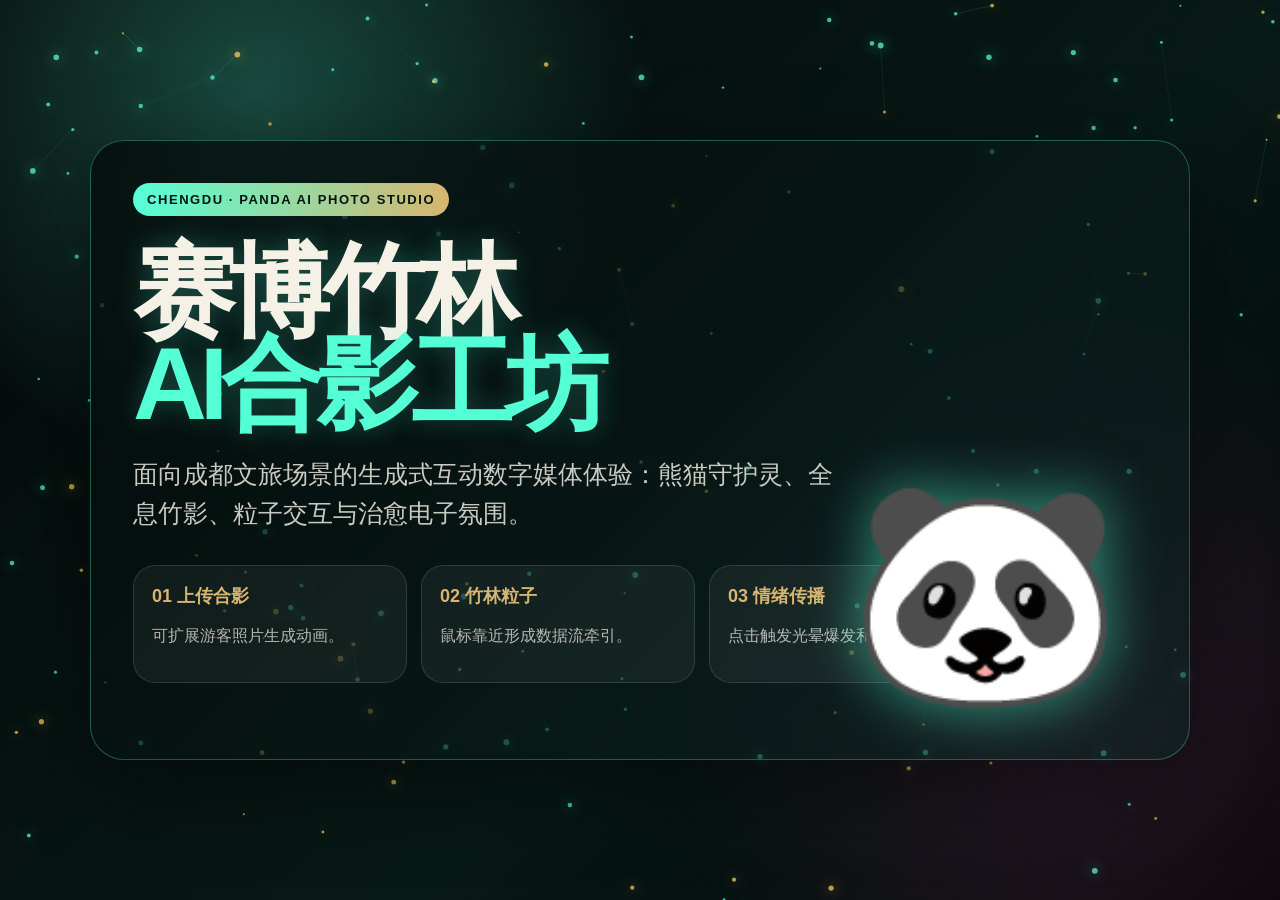
==== cyber-panda-ai-photo-studio/index.html @ e0bc172b "Add cyber panda AI photo studio static page" ====
<!doctype html><html lang="zh-CN"><head><meta charset="utf-8"><meta name="viewport" content="width=device-width,initial-scale=1"><title>赛博竹林·AI熊猫合影工坊</title><style>*{box-sizing:border-box}body{margin:0;min-height:100vh;overflow:hidden;color:#f5f1e7;font-family:-apple-system,BlinkMacSystemFont,'PingFang SC','Microsoft YaHei',sans-serif;background:radial-gradient(circle at 20% 10%,rgba(84,255,214,.25),transparent 30%),radial-gradient(circle at 85% 80%,rgba(255,102,196,.14),transparent 32%),linear-gradient(135deg,#050908,#071917 60%,#020303)}canvas{position:fixed;inset:0}.wrap{position:relative;z-index:2;min-height:100vh;display:grid;place-items:center;padding:32px}.card{width:min(1100px,94vw);min-height:620px;border:1px solid rgba(84,255,214,.3);border-radius:34px;padding:42px;background:linear-gradient(135deg,rgba(4,10,10,.78),rgba(12,39,36,.55));box-shadow:0 26px 90px rgba(0,0,0,.48);overflow:hidden;position:relative}.tag{display:inline-block;padding:9px 14px;border-radius:999px;color:#021614;background:linear-gradient(90deg,#54ffd6,#d8b56e);font-weight:900;letter-spacing:.12em;font-size:13px}h1{font-size:clamp(48px,8vw,106px);line-height:.9;letter-spacing:-.07em;margin:30px 0 22px;text-shadow:0 0 26px rgba(84,255,214,.25)}h1 span{display:block;color:#54ffd6}.sub{max-width:720px;font-size:clamp(18px,2vw,25px);line-height:1.55;color:rgba(245,241,231,.82)}.grid{margin-top:32px;display:grid;grid-template-columns:repeat(3,1fr);gap:14px;max-width:850px}.item{border:1px solid rgba(255,255,255,.12);border-radius:22px;padding:18px;background:rgba(255,255,255,.05)}.item b{color:#d8b56e;font-size:18px}.item p{color:rgba(245,241,231,.72);line-height:1.5}.panda{position:absolute;right:6%;bottom:6%;font-size:min(220px,28vw);filter:drop-shadow(0 0 30px rgba(84,255,214,.55));animation:p 3s ease-in-out infinite}@keyframes p{50%{transform:translateY(-16px) scale(1.03)}}@media(max-width:760px){.grid{grid-template-columns:1fr}.panda{opacity:.22;font-size:60vw}.card{padding:28px}}</style></head><body><canvas id="c"></canvas><main class="wrap"><section class="card"><div class="tag">CHENGDU · PANDA AI PHOTO STUDIO</div><h1>赛博竹林<span>AI合影工坊</span></h1><p class="sub">面向成都文旅场景的生成式互动数字媒体体验：熊猫守护灵、全息竹影、粒子交互与治愈电子氛围。</p><div class="grid"><div class="item"><b>01 上传合影</b><p>可扩展游客照片生成动画。</p></div><div class="item"><b>02 竹林粒子</b><p>鼠标靠近形成数据流牵引。</p></div><div class="item"><b>03 情绪传播</b><p>点击触发光晕爆发和打卡瞬间。</p></div></div><div class="panda">🐼</div></section></main><script>const c=document.getElementById('c'),x=c.getContext('2d');let w,h,m={x:innerWidth/2,y:innerHeight/2,d:0};function r(){w=c.width=innerWidth;h=c.height=innerHeight}r();onresize=r;let a=[...Array(150)].map((_,i)=>({x:Math.random()*w,y:Math.random()*h,vx:Math.random()-.5,vy:Math.random()-.5,r:Math.random()*2+1,h:i%3?164:43}));onmousemove=e=>{m.x=e.clientX;m.y=e.clientY};onmousedown=()=>m.d=1;onmouseup=()=>m.d=0;function loop(){x.clearRect(0,0,w,h);a.forEach((p,i)=>{let dx=m.x-p.x,dy=m.y-p.y,dd=Math.hypot(dx,dy)||1,f=Math.max(0,1-dd/220)*(m.d?.08:.025);p.vx+=dx/dd*f;p.vy+=dy/dd*f;p.vx*=.98;p.vy*=.98;p.x+=p.vx;p.y+=p.vy;if(p.x<0||p.x>w)p.vx*=-1;if(p.y<0||p.y>h)p.vy*=-1;x.beginPath();x.fillStyle='hsla('+p.h+',95%,68%,.72)';x.shadowColor='hsl('+p.h+',95%,62%)';x.shadowBlur=14;x.arc(p.x,p.y,p.r,0,7);x.fill();x.shadowBlur=0;for(let j=i+1;j<a.length;j+=16){let q=a[j],d=Math.hypot(q.x-p.x,q.y-p.y);if(d<120){x.strokeStyle='rgba(84,255,214,'+(1-d/120)*.18+')';x.beginPath();x.moveTo(p.x,p.y);x.lineTo(q.x,q.y);x.stroke()}}});requestAnimationFrame(loop)}loop()</script></body></html>
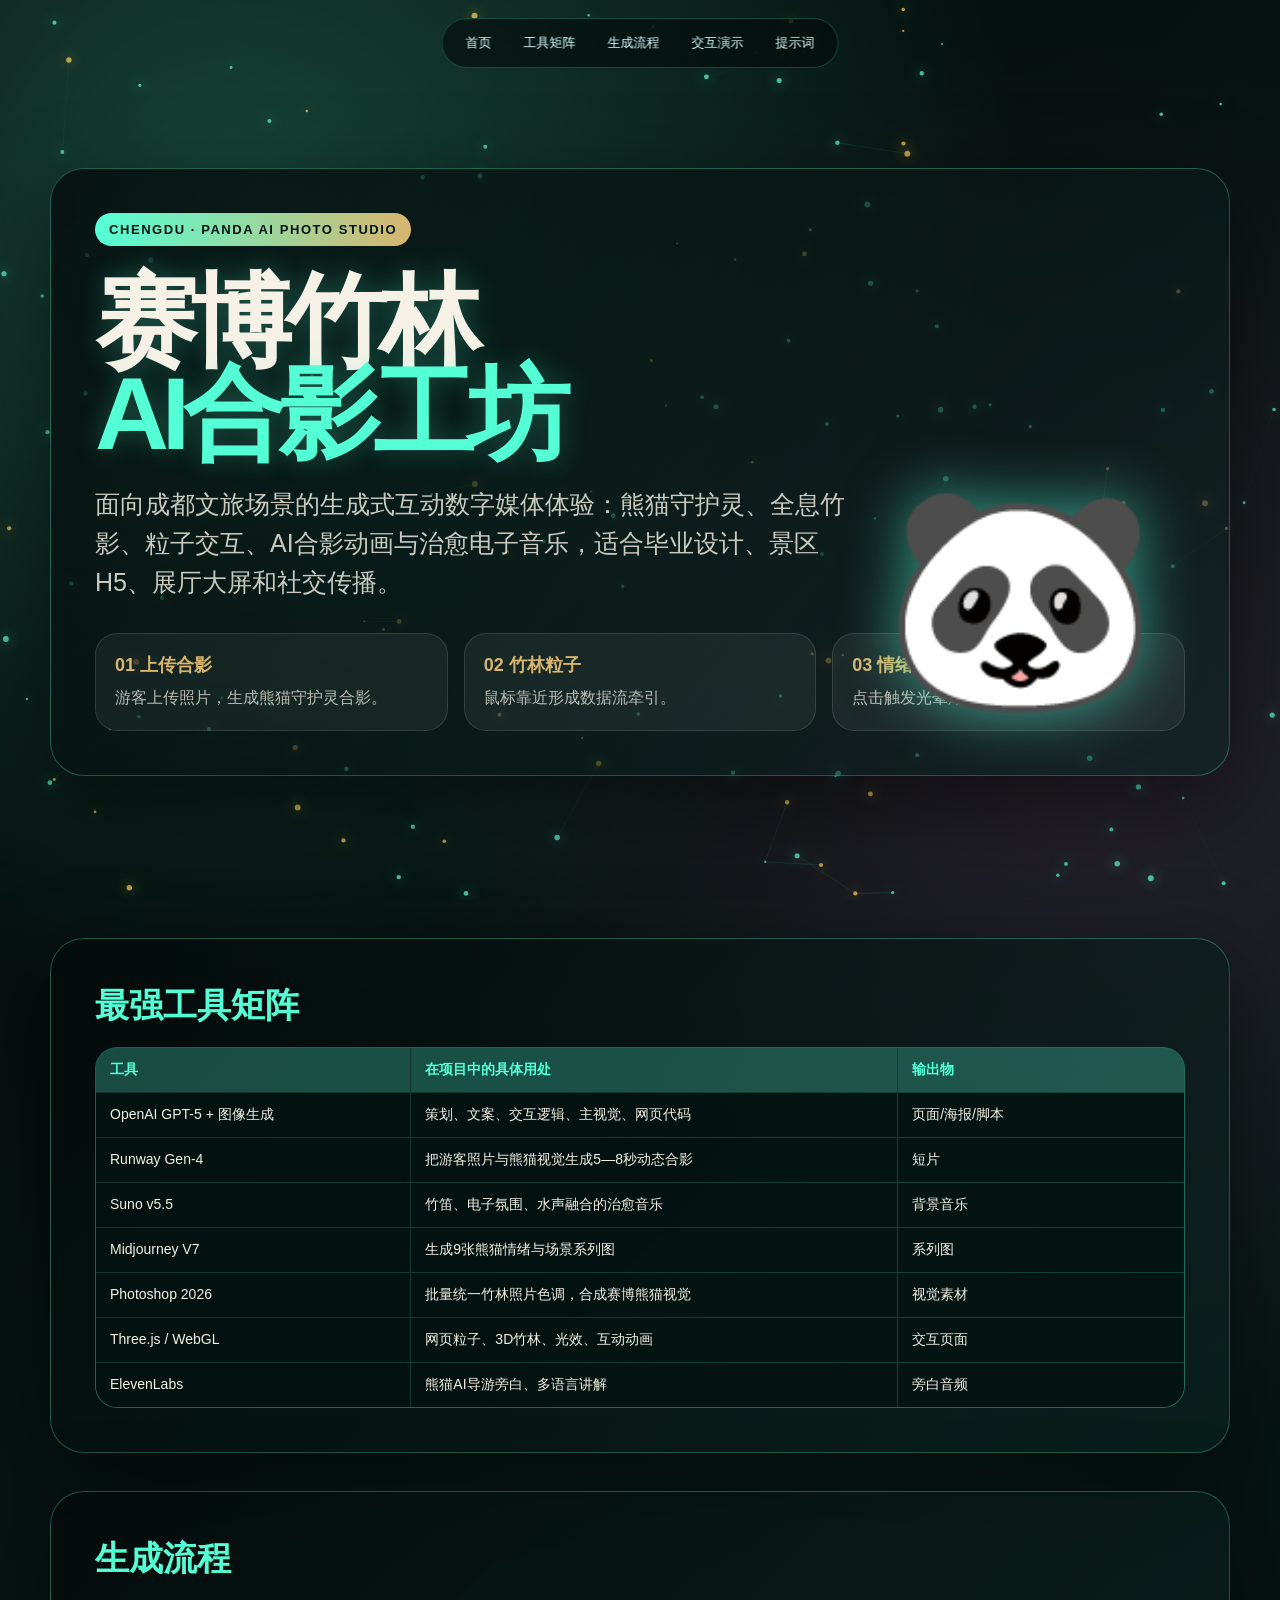
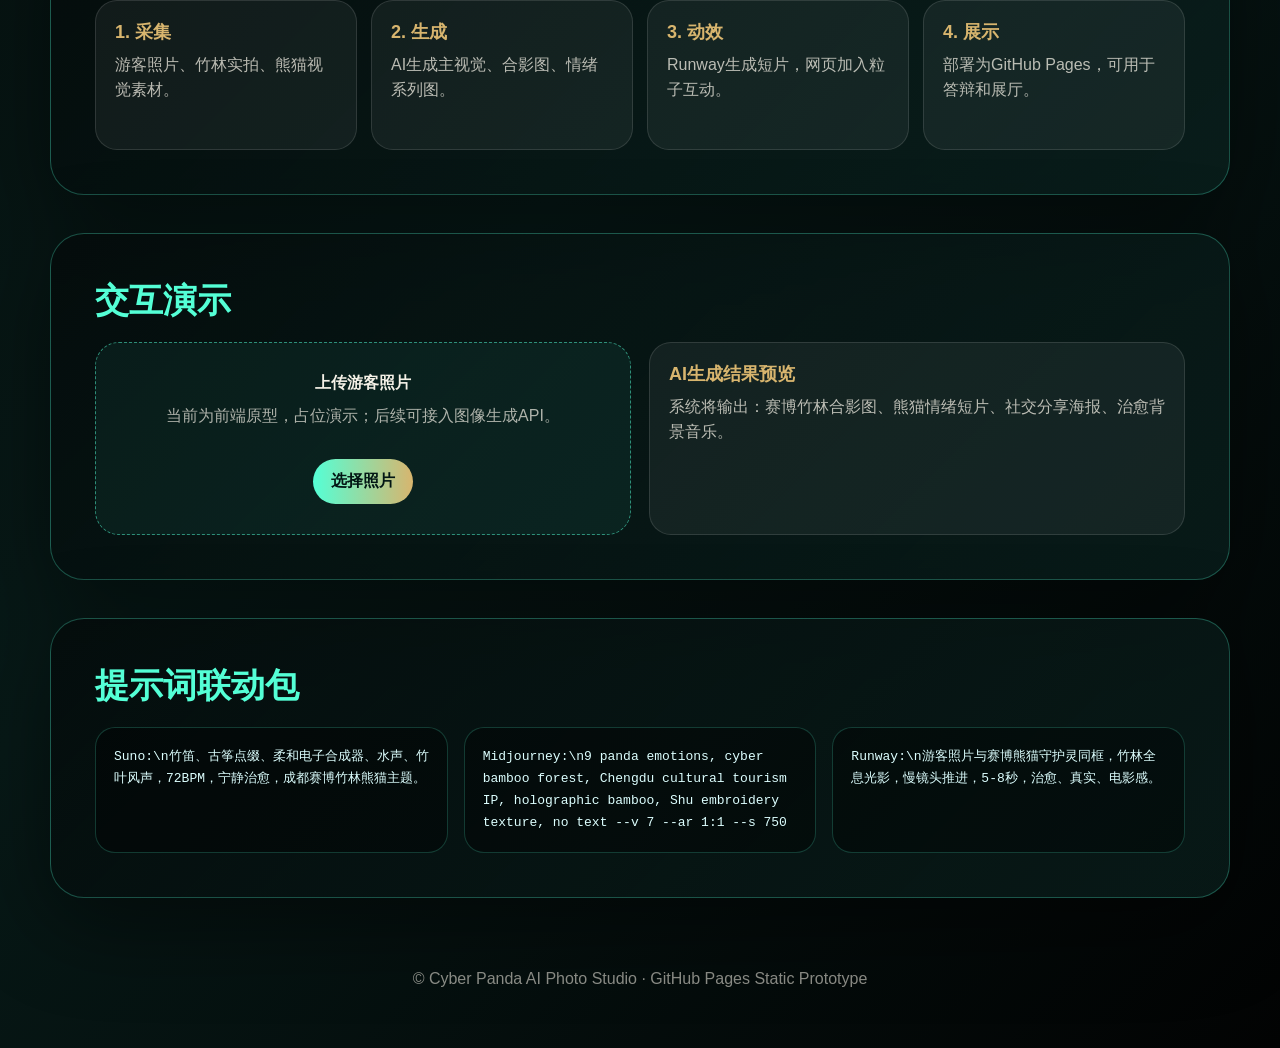
==== commit 78112cde: "Upgrade cyber panda page to full multi section showcase" ====
--- a/cyber-panda-ai-photo-studio/index.html
+++ b/cyber-panda-ai-photo-studio/index.html
@@ -1 +1 @@
-<!doctype html><html lang="zh-CN"><head><meta charset="utf-8"><meta name="viewport" content="width=device-width,initial-scale=1"><title>赛博竹林·AI熊猫合影工坊</title><style>*{box-sizing:border-box}body{margin:0;min-height:100vh;overflow:hidden;color:#f5f1e7;font-family:-apple-system,BlinkMacSystemFont,'PingFang SC','Microsoft YaHei',sans-serif;background:radial-gradient(circle at 20% 10%,rgba(84,255,214,.25),transparent 30%),radial-gradient(circle at 85% 80%,rgba(255,102,196,.14),transparent 32%),linear-gradient(135deg,#050908,#071917 60%,#020303)}canvas{position:fixed;inset:0}.wrap{position:relative;z-index:2;min-height:100vh;display:grid;place-items:center;padding:32px}.card{width:min(1100px,94vw);min-height:620px;border:1px solid rgba(84,255,214,.3);border-radius:34px;padding:42px;background:linear-gradient(135deg,rgba(4,10,10,.78),rgba(12,39,36,.55));box-shadow:0 26px 90px rgba(0,0,0,.48);overflow:hidden;position:relative}.tag{display:inline-block;padding:9px 14px;border-radius:999px;color:#021614;background:linear-gradient(90deg,#54ffd6,#d8b56e);font-weight:900;letter-spacing:.12em;font-size:13px}h1{font-size:clamp(48px,8vw,106px);line-height:.9;letter-spacing:-.07em;margin:30px 0 22px;text-shadow:0 0 26px rgba(84,255,214,.25)}h1 span{display:block;color:#54ffd6}.sub{max-width:720px;font-size:clamp(18px,2vw,25px);line-height:1.55;color:rgba(245,241,231,.82)}.grid{margin-top:32px;display:grid;grid-template-columns:repeat(3,1fr);gap:14px;max-width:850px}.item{border:1px solid rgba(255,255,255,.12);border-radius:22px;padding:18px;background:rgba(255,255,255,.05)}.item b{color:#d8b56e;font-size:18px}.item p{color:rgba(245,241,231,.72);line-height:1.5}.panda{position:absolute;right:6%;bottom:6%;font-size:min(220px,28vw);filter:drop-shadow(0 0 30px rgba(84,255,214,.55));animation:p 3s ease-in-out infinite}@keyframes p{50%{transform:translateY(-16px) scale(1.03)}}@media(max-width:760px){.grid{grid-template-columns:1fr}.panda{opacity:.22;font-size:60vw}.card{padding:28px}}</style></head><body><canvas id="c"></canvas><main class="wrap"><section class="card"><div class="tag">CHENGDU · PANDA AI PHOTO STUDIO</div><h1>赛博竹林<span>AI合影工坊</span></h1><p class="sub">面向成都文旅场景的生成式互动数字媒体体验：熊猫守护灵、全息竹影、粒子交互与治愈电子氛围。</p><div class="grid"><div class="item"><b>01 上传合影</b><p>可扩展游客照片生成动画。</p></div><div class="item"><b>02 竹林粒子</b><p>鼠标靠近形成数据流牵引。</p></div><div class="item"><b>03 情绪传播</b><p>点击触发光晕爆发和打卡瞬间。</p></div></div><div class="panda">🐼</div></section></main><script>const c=document.getElementById('c'),x=c.getContext('2d');let w,h,m={x:innerWidth/2,y:innerHeight/2,d:0};function r(){w=c.width=innerWidth;h=c.height=innerHeight}r();onresize=r;let a=[...Array(150)].map((_,i)=>({x:Math.random()*w,y:Math.random()*h,vx:Math.random()-.5,vy:Math.random()-.5,r:Math.random()*2+1,h:i%3?164:43}));onmousemove=e=>{m.x=e.clientX;m.y=e.clientY};onmousedown=()=>m.d=1;onmouseup=()=>m.d=0;function loop(){x.clearRect(0,0,w,h);a.forEach((p,i)=>{let dx=m.x-p.x,dy=m.y-p.y,dd=Math.hypot(dx,dy)||1,f=Math.max(0,1-dd/220)*(m.d?.08:.025);p.vx+=dx/dd*f;p.vy+=dy/dd*f;p.vx*=.98;p.vy*=.98;p.x+=p.vx;p.y+=p.vy;if(p.x<0||p.x>w)p.vx*=-1;if(p.y<0||p.y>h)p.vy*=-1;x.beginPath();x.fillStyle='hsla('+p.h+',95%,68%,.72)';x.shadowColor='hsl('+p.h+',95%,62%)';x.shadowBlur=14;x.arc(p.x,p.y,p.r,0,7);x.fill();x.shadowBlur=0;for(let j=i+1;j<a.length;j+=16){let q=a[j],d=Math.hypot(q.x-p.x,q.y-p.y);if(d<120){x.strokeStyle='rgba(84,255,214,'+(1-d/120)*.18+')';x.beginPath();x.moveTo(p.x,p.y);x.lineTo(q.x,q.y);x.stroke()}}});requestAnimationFrame(loop)}loop()</script></body></html>+<!doctype html><html lang="zh-CN"><head><meta charset="utf-8"><meta name="viewport" content="width=device-width,initial-scale=1"><title>赛博竹林·AI熊猫合影工坊</title><style>*{box-sizing:border-box}html{scroll-behavior:smooth}body{margin:0;color:#f5f1e7;font-family:-apple-system,BlinkMacSystemFont,'PingFang SC','Microsoft YaHei',sans-serif;background:radial-gradient(circle at 18% 8%,rgba(84,255,214,.23),transparent 30%),radial-gradient(circle at 86% 28%,rgba(255,102,196,.13),transparent 32%),linear-gradient(135deg,#050908,#071917 60%,#020303);overflow-x:hidden}canvas{position:fixed;inset:0;z-index:0}.nav{position:fixed;top:18px;left:50%;transform:translateX(-50%);z-index:5;display:flex;gap:10px;padding:8px 12px;border:1px solid rgba(84,255,214,.22);border-radius:999px;background:rgba(2,10,9,.58);backdrop-filter:blur(14px)}.nav a{color:#dff;text-decoration:none;font-size:13px;padding:7px 11px;border-radius:999px}.nav a:hover{background:rgba(84,255,214,.14)}section{position:relative;z-index:2;width:min(1180px,94vw);margin:0 auto 38px}.hero{min-height:100vh;display:grid;place-items:center;padding:90px 0 46px}.card{width:100%;border:1px solid rgba(84,255,214,.28);border-radius:34px;padding:44px;background:linear-gradient(135deg,rgba(4,10,10,.78),rgba(12,39,36,.55));box-shadow:0 26px 90px rgba(0,0,0,.48);position:relative;overflow:hidden}.tag{display:inline-block;padding:9px 14px;border-radius:999px;color:#021614;background:linear-gradient(90deg,#54ffd6,#d8b56e);font-weight:900;letter-spacing:.12em;font-size:13px}h1{font-size:clamp(48px,8vw,112px);line-height:.9;letter-spacing:-.07em;margin:30px 0 22px;text-shadow:0 0 26px rgba(84,255,214,.25)}h1 span{display:block;color:#54ffd6}.sub{max-width:760px;font-size:clamp(18px,2vw,25px);line-height:1.55;color:rgba(245,241,231,.82)}.panda{position:absolute;right:6%;bottom:8%;font-size:min(220px,28vw);filter:drop-shadow(0 0 30px rgba(84,255,214,.55));animation:p 3s ease-in-out infinite}@keyframes p{50%{transform:translateY(-16px) scale(1.03)}}h2{font-size:34px;margin:0 0 18px;color:#54ffd6}.grid{display:grid;grid-template-columns:repeat(3,1fr);gap:16px}.item,.box{border:1px solid rgba(255,255,255,.12);border-radius:22px;padding:19px;background:rgba(255,255,255,.055)}.item b,.box b{display:block;color:#d8b56e;font-size:18px;margin-bottom:9px}.item p,.box p{color:rgba(245,241,231,.74);line-height:1.55;margin:0}.matrix{display:grid;grid-template-columns:1.1fr 1.7fr 1fr;gap:1px;border:1px solid rgba(84,255,214,.22);border-radius:22px;overflow:hidden;background:rgba(84,255,214,.16)}.matrix div{padding:13px 14px;background:rgba(2,13,12,.86);font-size:14px}.matrix .hd{color:#54ffd6;font-weight:900;background:rgba(84,255,214,.12)}.steps{display:grid;grid-template-columns:repeat(4,1fr);gap:14px}.step{min-height:150px}.demo{display:grid;grid-template-columns:1fr 1fr;gap:18px}.upload{border:1px dashed rgba(84,255,214,.5);border-radius:24px;padding:30px;text-align:center;background:rgba(84,255,214,.06)}.btn{display:inline-block;margin-top:16px;padding:12px 18px;border-radius:999px;background:linear-gradient(90deg,#54ffd6,#d8b56e);color:#021614;font-weight:900}.prompt{white-space:pre-wrap;font-family:ui-monospace,Menlo,Consolas,monospace;font-size:13px;line-height:1.7;color:#dff;background:rgba(0,0,0,.38);border:1px solid rgba(84,255,214,.2);border-radius:20px;padding:18px;overflow:auto}.foot{padding:34px 0 60px;text-align:center;color:rgba(245,241,231,.58)}@media(max-width:820px){.grid,.steps,.demo{grid-template-columns:1fr}.matrix{grid-template-columns:1fr}.panda{opacity:.18;font-size:60vw}.card{padding:28px}.nav{max-width:94vw;overflow:auto}}</style></head><body><canvas id="c"></canvas><nav class="nav"><a href="#home">首页</a><a href="#matrix">工具矩阵</a><a href="#flow">生成流程</a><a href="#demo">交互演示</a><a href="#prompts">提示词</a></nav><section class="hero" id="home"><div class="card"><div class="tag">CHENGDU · PANDA AI PHOTO STUDIO</div><h1>赛博竹林<span>AI合影工坊</span></h1><p class="sub">面向成都文旅场景的生成式互动数字媒体体验：熊猫守护灵、全息竹影、粒子交互、AI合影动画与治愈电子音乐，适合毕业设计、景区H5、展厅大屏和社交传播。</p><div class="grid" style="margin-top:32px"><div class="item"><b>01 上传合影</b><p>游客上传照片，生成熊猫守护灵合影。</p></div><div class="item"><b>02 竹林粒子</b><p>鼠标靠近形成数据流牵引。</p></div><div class="item"><b>03 情绪传播</b><p>点击触发光晕爆发和打卡瞬间。</p></div></div><div class="panda">🐼</div></div></section><section id="matrix"><div class="card"><h2>最强工具矩阵</h2><div class="matrix"><div class="hd">工具</div><div class="hd">在项目中的具体用处</div><div class="hd">输出物</div><div>OpenAI GPT-5 + 图像生成</div><div>策划、文案、交互逻辑、主视觉、网页代码</div><div>页面/海报/脚本</div><div>Runway Gen-4</div><div>把游客照片与熊猫视觉生成5—8秒动态合影</div><div>短片</div><div>Suno v5.5</div><div>竹笛、电子氛围、水声融合的治愈音乐</div><div>背景音乐</div><div>Midjourney V7</div><div>生成9张熊猫情绪与场景系列图</div><div>系列图</div><div>Photoshop 2026</div><div>批量统一竹林照片色调，合成赛博熊猫视觉</div><div>视觉素材</div><div>Three.js / WebGL</div><div>网页粒子、3D竹林、光效、互动动画</div><div>交互页面</div><div>ElevenLabs</div><div>熊猫AI导游旁白、多语言讲解</div><div>旁白音频</div></div></div></section><section id="flow"><div class="card"><h2>生成流程</h2><div class="steps"><div class="box step"><b>1. 采集</b><p>游客照片、竹林实拍、熊猫视觉素材。</p></div><div class="box step"><b>2. 生成</b><p>AI生成主视觉、合影图、情绪系列图。</p></div><div class="box step"><b>3. 动效</b><p>Runway生成短片，网页加入粒子互动。</p></div><div class="box step"><b>4. 展示</b><p>部署为GitHub Pages，可用于答辩和展厅。</p></div></div></div></section><section id="demo"><div class="card"><h2>交互演示</h2><div class="demo"><div class="upload"><b>上传游客照片</b><p style="margin-top:12px;color:rgba(245,241,231,.7)">当前为前端原型，占位演示；后续可接入图像生成API。</p><span class="btn">选择照片</span></div><div class="box"><b>AI生成结果预览</b><p>系统将输出：赛博竹林合影图、熊猫情绪短片、社交分享海报、治愈背景音乐。</p></div></div></div></section><section id="prompts"><div class="card"><h2>提示词联动包</h2><div class="grid"><div class="prompt">Suno:\n竹笛、古筝点缀、柔和电子合成器、水声、竹叶风声，72BPM，宁静治愈，成都赛博竹林熊猫主题。</div><div class="prompt">Midjourney:\n9 panda emotions, cyber bamboo forest, Chengdu cultural tourism IP, holographic bamboo, Shu embroidery texture, no text --v 7 --ar 1:1 --s 750</div><div class="prompt">Runway:\n游客照片与赛博熊猫守护灵同框，竹林全息光影，慢镜头推进，5-8秒，治愈、真实、电影感。</div></div></div></section><div class="foot">© Cyber Panda AI Photo Studio · GitHub Pages Static Prototype</div><script>const c=document.getElementById('c'),x=c.getContext('2d');let w,h,m={x:innerWidth/2,y:innerHeight/2,d:0};function r(){w=c.width=innerWidth;h=c.height=innerHeight}r();onresize=r;let a=[...Array(150)].map((_,i)=>({x:Math.random()*w,y:Math.random()*h,vx:Math.random()-.5,vy:Math.random()-.5,r:Math.random()*2+1,h:i%3?164:43}));onmousemove=e=>{m.x=e.clientX;m.y=e.clientY};onmousedown=()=>m.d=1;onmouseup=()=>m.d=0;function loop(){x.clearRect(0,0,w,h);a.forEach((p,i)=>{let dx=m.x-p.x,dy=m.y-p.y,dd=Math.hypot(dx,dy)||1,f=Math.max(0,1-dd/220)*(m.d?.08:.025);p.vx+=dx/dd*f;p.vy+=dy/dd*f;p.vx*=.98;p.vy*=.98;p.x+=p.vx;p.y+=p.vy;if(p.x<0||p.x>w)p.vx*=-1;if(p.y<0||p.y>h)p.vy*=-1;x.beginPath();x.fillStyle='hsla('+p.h+',95%,68%,.72)';x.shadowColor='hsl('+p.h+',95%,62%)';x.shadowBlur=14;x.arc(p.x,p.y,p.r,0,7);x.fill();x.shadowBlur=0;for(let j=i+1;j<a.length;j+=16){let q=a[j],d=Math.hypot(q.x-p.x,q.y-p.y);if(d<120){x.strokeStyle='rgba(84,255,214,'+(1-d/120)*.18+')';x.beginPath();x.moveTo(p.x,p.y);x.lineTo(q.x,q.y);x.stroke()}}});requestAnimationFrame(loop)}loop()</script></body></html>
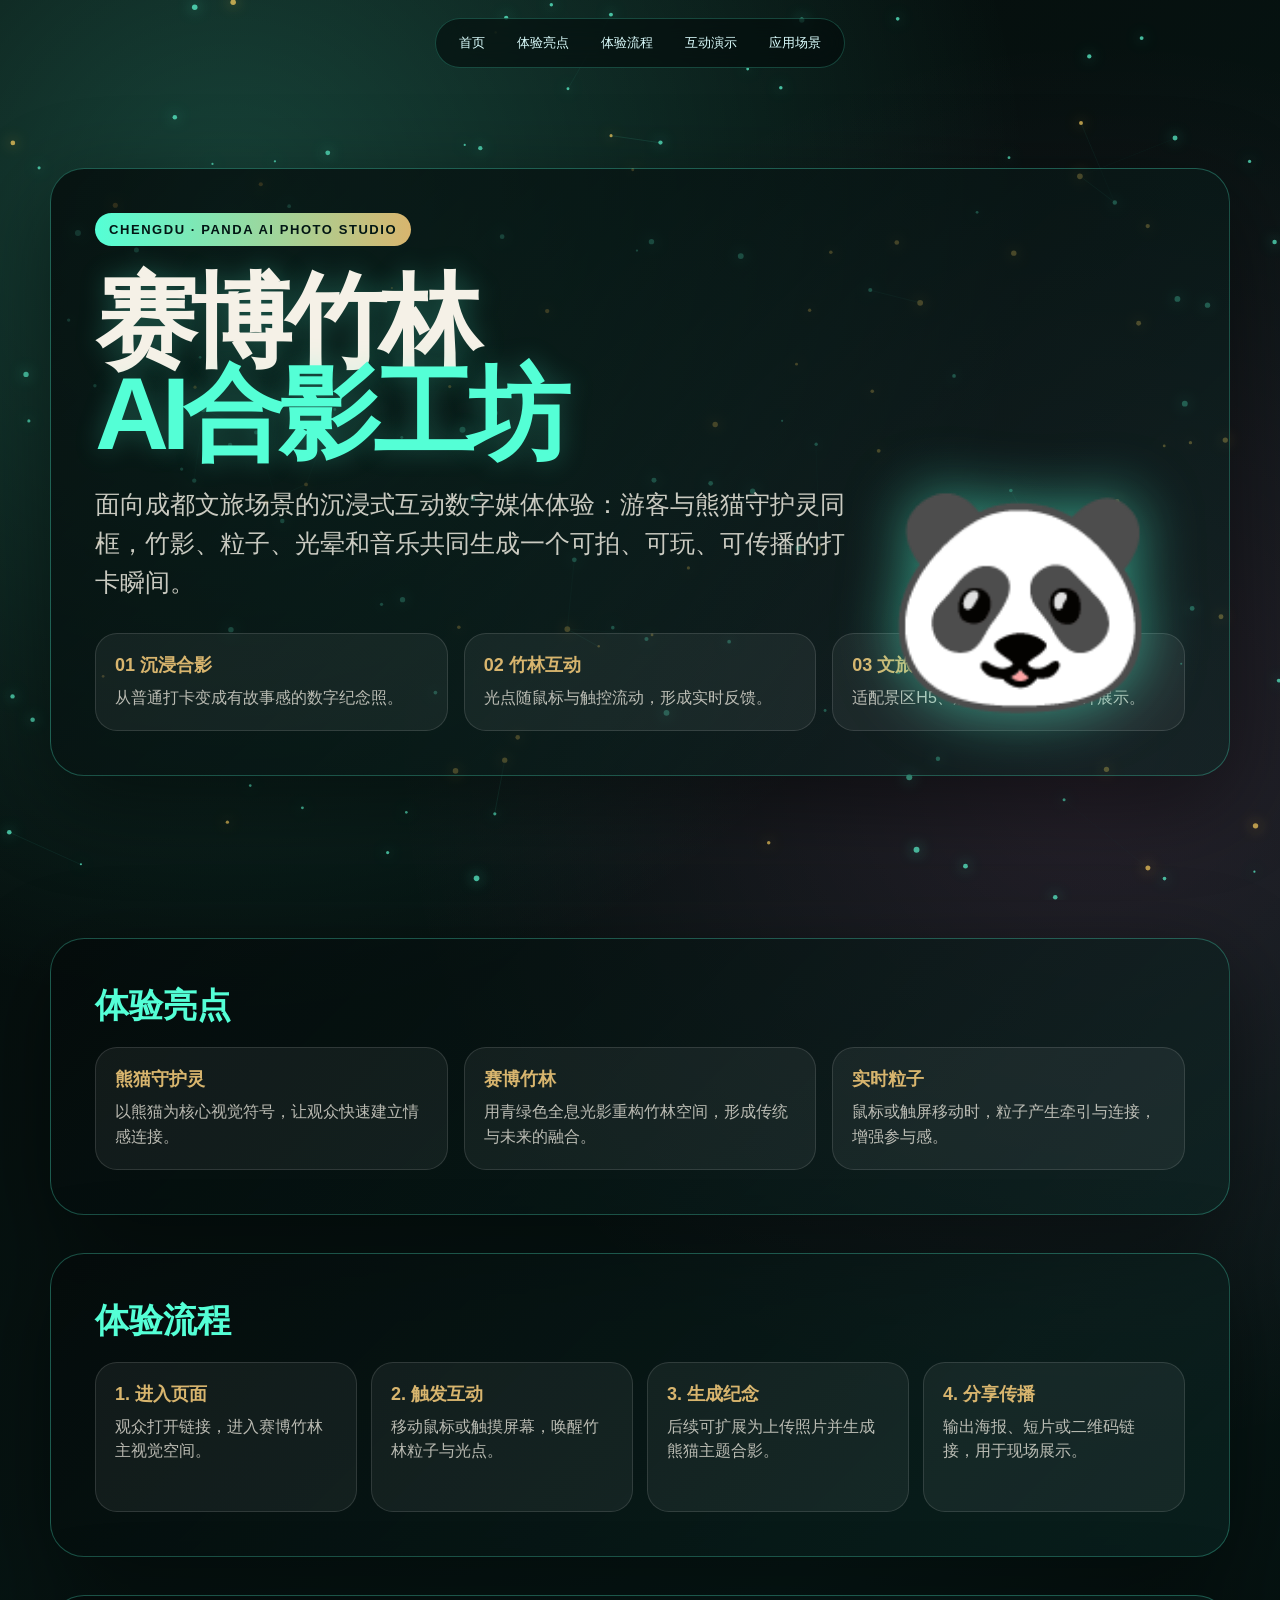
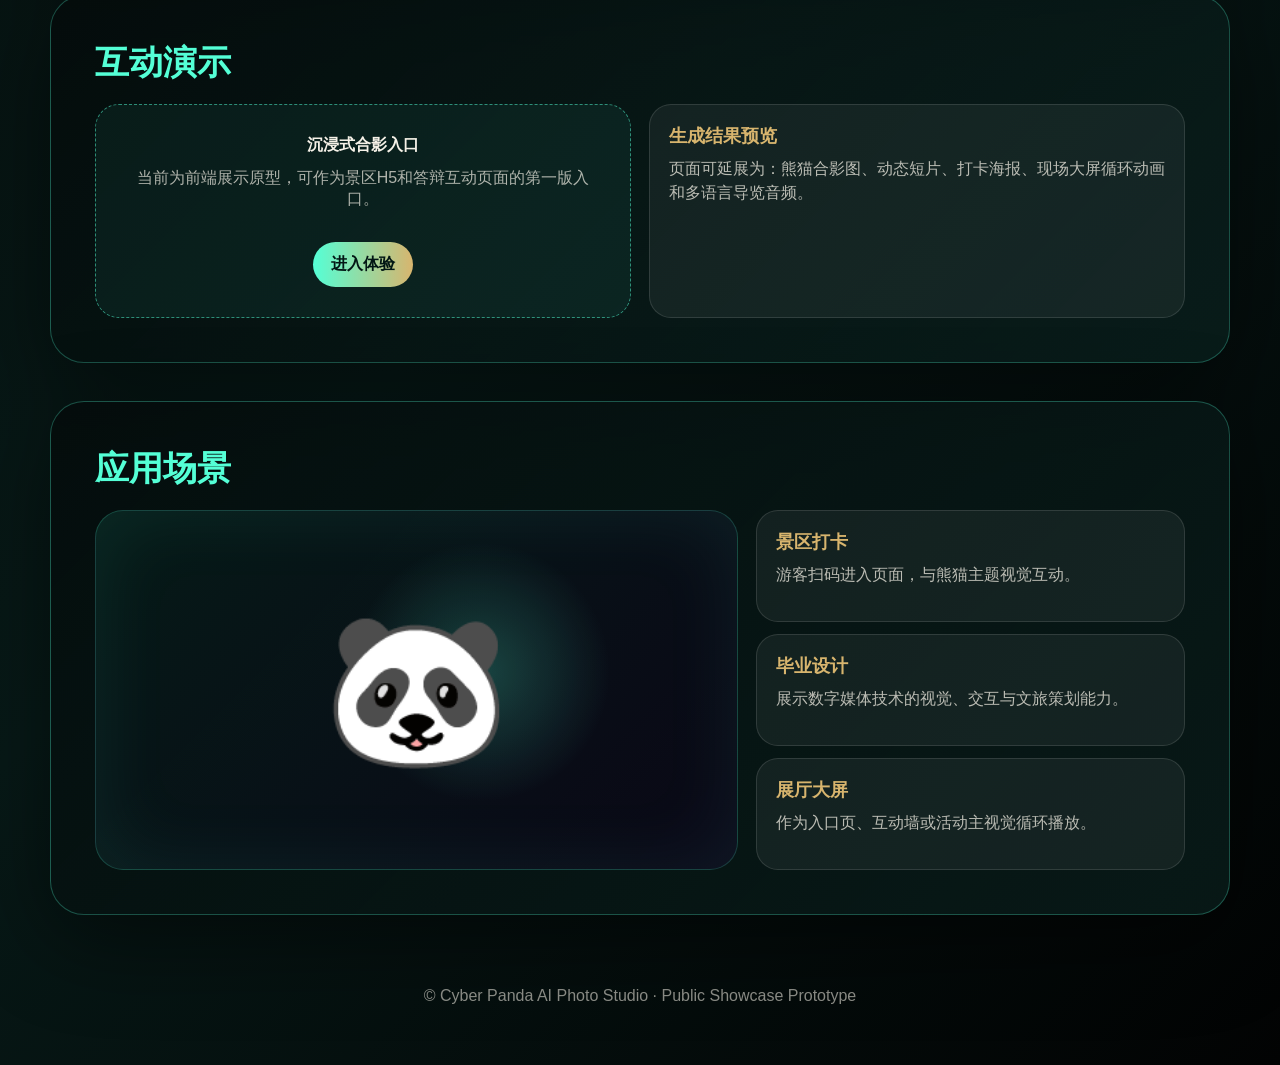
==== commit a2a6d8ae: "Remove behind the scenes tools and prompts from public page" ====
--- a/cyber-panda-ai-photo-studio/index.html
+++ b/cyber-panda-ai-photo-studio/index.html
@@ -1 +1 @@
-<!doctype html><html lang="zh-CN"><head><meta charset="utf-8"><meta name="viewport" content="width=device-width,initial-scale=1"><title>赛博竹林·AI熊猫合影工坊</title><style>*{box-sizing:border-box}html{scroll-behavior:smooth}body{margin:0;color:#f5f1e7;font-family:-apple-system,BlinkMacSystemFont,'PingFang SC','Microsoft YaHei',sans-serif;background:radial-gradient(circle at 18% 8%,rgba(84,255,214,.23),transparent 30%),radial-gradient(circle at 86% 28%,rgba(255,102,196,.13),transparent 32%),linear-gradient(135deg,#050908,#071917 60%,#020303);overflow-x:hidden}canvas{position:fixed;inset:0;z-index:0}.nav{position:fixed;top:18px;left:50%;transform:translateX(-50%);z-index:5;display:flex;gap:10px;padding:8px 12px;border:1px solid rgba(84,255,214,.22);border-radius:999px;background:rgba(2,10,9,.58);backdrop-filter:blur(14px)}.nav a{color:#dff;text-decoration:none;font-size:13px;padding:7px 11px;border-radius:999px}.nav a:hover{background:rgba(84,255,214,.14)}section{position:relative;z-index:2;width:min(1180px,94vw);margin:0 auto 38px}.hero{min-height:100vh;display:grid;place-items:center;padding:90px 0 46px}.card{width:100%;border:1px solid rgba(84,255,214,.28);border-radius:34px;padding:44px;background:linear-gradient(135deg,rgba(4,10,10,.78),rgba(12,39,36,.55));box-shadow:0 26px 90px rgba(0,0,0,.48);position:relative;overflow:hidden}.tag{display:inline-block;padding:9px 14px;border-radius:999px;color:#021614;background:linear-gradient(90deg,#54ffd6,#d8b56e);font-weight:900;letter-spacing:.12em;font-size:13px}h1{font-size:clamp(48px,8vw,112px);line-height:.9;letter-spacing:-.07em;margin:30px 0 22px;text-shadow:0 0 26px rgba(84,255,214,.25)}h1 span{display:block;color:#54ffd6}.sub{max-width:760px;font-size:clamp(18px,2vw,25px);line-height:1.55;color:rgba(245,241,231,.82)}.panda{position:absolute;right:6%;bottom:8%;font-size:min(220px,28vw);filter:drop-shadow(0 0 30px rgba(84,255,214,.55));animation:p 3s ease-in-out infinite}@keyframes p{50%{transform:translateY(-16px) scale(1.03)}}h2{font-size:34px;margin:0 0 18px;color:#54ffd6}.grid{display:grid;grid-template-columns:repeat(3,1fr);gap:16px}.item,.box{border:1px solid rgba(255,255,255,.12);border-radius:22px;padding:19px;background:rgba(255,255,255,.055)}.item b,.box b{display:block;color:#d8b56e;font-size:18px;margin-bottom:9px}.item p,.box p{color:rgba(245,241,231,.74);line-height:1.55;margin:0}.matrix{display:grid;grid-template-columns:1.1fr 1.7fr 1fr;gap:1px;border:1px solid rgba(84,255,214,.22);border-radius:22px;overflow:hidden;background:rgba(84,255,214,.16)}.matrix div{padding:13px 14px;background:rgba(2,13,12,.86);font-size:14px}.matrix .hd{color:#54ffd6;font-weight:900;background:rgba(84,255,214,.12)}.steps{display:grid;grid-template-columns:repeat(4,1fr);gap:14px}.step{min-height:150px}.demo{display:grid;grid-template-columns:1fr 1fr;gap:18px}.upload{border:1px dashed rgba(84,255,214,.5);border-radius:24px;padding:30px;text-align:center;background:rgba(84,255,214,.06)}.btn{display:inline-block;margin-top:16px;padding:12px 18px;border-radius:999px;background:linear-gradient(90deg,#54ffd6,#d8b56e);color:#021614;font-weight:900}.prompt{white-space:pre-wrap;font-family:ui-monospace,Menlo,Consolas,monospace;font-size:13px;line-height:1.7;color:#dff;background:rgba(0,0,0,.38);border:1px solid rgba(84,255,214,.2);border-radius:20px;padding:18px;overflow:auto}.foot{padding:34px 0 60px;text-align:center;color:rgba(245,241,231,.58)}@media(max-width:820px){.grid,.steps,.demo{grid-template-columns:1fr}.matrix{grid-template-columns:1fr}.panda{opacity:.18;font-size:60vw}.card{padding:28px}.nav{max-width:94vw;overflow:auto}}</style></head><body><canvas id="c"></canvas><nav class="nav"><a href="#home">首页</a><a href="#matrix">工具矩阵</a><a href="#flow">生成流程</a><a href="#demo">交互演示</a><a href="#prompts">提示词</a></nav><section class="hero" id="home"><div class="card"><div class="tag">CHENGDU · PANDA AI PHOTO STUDIO</div><h1>赛博竹林<span>AI合影工坊</span></h1><p class="sub">面向成都文旅场景的生成式互动数字媒体体验：熊猫守护灵、全息竹影、粒子交互、AI合影动画与治愈电子音乐，适合毕业设计、景区H5、展厅大屏和社交传播。</p><div class="grid" style="margin-top:32px"><div class="item"><b>01 上传合影</b><p>游客上传照片，生成熊猫守护灵合影。</p></div><div class="item"><b>02 竹林粒子</b><p>鼠标靠近形成数据流牵引。</p></div><div class="item"><b>03 情绪传播</b><p>点击触发光晕爆发和打卡瞬间。</p></div></div><div class="panda">🐼</div></div></section><section id="matrix"><div class="card"><h2>最强工具矩阵</h2><div class="matrix"><div class="hd">工具</div><div class="hd">在项目中的具体用处</div><div class="hd">输出物</div><div>OpenAI GPT-5 + 图像生成</div><div>策划、文案、交互逻辑、主视觉、网页代码</div><div>页面/海报/脚本</div><div>Runway Gen-4</div><div>把游客照片与熊猫视觉生成5—8秒动态合影</div><div>短片</div><div>Suno v5.5</div><div>竹笛、电子氛围、水声融合的治愈音乐</div><div>背景音乐</div><div>Midjourney V7</div><div>生成9张熊猫情绪与场景系列图</div><div>系列图</div><div>Photoshop 2026</div><div>批量统一竹林照片色调，合成赛博熊猫视觉</div><div>视觉素材</div><div>Three.js / WebGL</div><div>网页粒子、3D竹林、光效、互动动画</div><div>交互页面</div><div>ElevenLabs</div><div>熊猫AI导游旁白、多语言讲解</div><div>旁白音频</div></div></div></section><section id="flow"><div class="card"><h2>生成流程</h2><div class="steps"><div class="box step"><b>1. 采集</b><p>游客照片、竹林实拍、熊猫视觉素材。</p></div><div class="box step"><b>2. 生成</b><p>AI生成主视觉、合影图、情绪系列图。</p></div><div class="box step"><b>3. 动效</b><p>Runway生成短片，网页加入粒子互动。</p></div><div class="box step"><b>4. 展示</b><p>部署为GitHub Pages，可用于答辩和展厅。</p></div></div></div></section><section id="demo"><div class="card"><h2>交互演示</h2><div class="demo"><div class="upload"><b>上传游客照片</b><p style="margin-top:12px;color:rgba(245,241,231,.7)">当前为前端原型，占位演示；后续可接入图像生成API。</p><span class="btn">选择照片</span></div><div class="box"><b>AI生成结果预览</b><p>系统将输出：赛博竹林合影图、熊猫情绪短片、社交分享海报、治愈背景音乐。</p></div></div></div></section><section id="prompts"><div class="card"><h2>提示词联动包</h2><div class="grid"><div class="prompt">Suno:\n竹笛、古筝点缀、柔和电子合成器、水声、竹叶风声，72BPM，宁静治愈，成都赛博竹林熊猫主题。</div><div class="prompt">Midjourney:\n9 panda emotions, cyber bamboo forest, Chengdu cultural tourism IP, holographic bamboo, Shu embroidery texture, no text --v 7 --ar 1:1 --s 750</div><div class="prompt">Runway:\n游客照片与赛博熊猫守护灵同框，竹林全息光影，慢镜头推进，5-8秒，治愈、真实、电影感。</div></div></div></section><div class="foot">© Cyber Panda AI Photo Studio · GitHub Pages Static Prototype</div><script>const c=document.getElementById('c'),x=c.getContext('2d');let w,h,m={x:innerWidth/2,y:innerHeight/2,d:0};function r(){w=c.width=innerWidth;h=c.height=innerHeight}r();onresize=r;let a=[...Array(150)].map((_,i)=>({x:Math.random()*w,y:Math.random()*h,vx:Math.random()-.5,vy:Math.random()-.5,r:Math.random()*2+1,h:i%3?164:43}));onmousemove=e=>{m.x=e.clientX;m.y=e.clientY};onmousedown=()=>m.d=1;onmouseup=()=>m.d=0;function loop(){x.clearRect(0,0,w,h);a.forEach((p,i)=>{let dx=m.x-p.x,dy=m.y-p.y,dd=Math.hypot(dx,dy)||1,f=Math.max(0,1-dd/220)*(m.d?.08:.025);p.vx+=dx/dd*f;p.vy+=dy/dd*f;p.vx*=.98;p.vy*=.98;p.x+=p.vx;p.y+=p.vy;if(p.x<0||p.x>w)p.vx*=-1;if(p.y<0||p.y>h)p.vy*=-1;x.beginPath();x.fillStyle='hsla('+p.h+',95%,68%,.72)';x.shadowColor='hsl('+p.h+',95%,62%)';x.shadowBlur=14;x.arc(p.x,p.y,p.r,0,7);x.fill();x.shadowBlur=0;for(let j=i+1;j<a.length;j+=16){let q=a[j],d=Math.hypot(q.x-p.x,q.y-p.y);if(d<120){x.strokeStyle='rgba(84,255,214,'+(1-d/120)*.18+')';x.beginPath();x.moveTo(p.x,p.y);x.lineTo(q.x,q.y);x.stroke()}}});requestAnimationFrame(loop)}loop()</script></body></html>+<!doctype html><html lang="zh-CN"><head><meta charset="utf-8"><meta name="viewport" content="width=device-width,initial-scale=1"><title>赛博竹林·AI熊猫合影工坊</title><style>*{box-sizing:border-box}html{scroll-behavior:smooth}body{margin:0;color:#f5f1e7;font-family:-apple-system,BlinkMacSystemFont,'PingFang SC','Microsoft YaHei',sans-serif;background:radial-gradient(circle at 18% 8%,rgba(84,255,214,.23),transparent 30%),radial-gradient(circle at 86% 28%,rgba(255,102,196,.13),transparent 32%),linear-gradient(135deg,#050908,#071917 60%,#020303);overflow-x:hidden}canvas{position:fixed;inset:0;z-index:0}.nav{position:fixed;top:18px;left:50%;transform:translateX(-50%);z-index:5;display:flex;gap:10px;padding:8px 12px;border:1px solid rgba(84,255,214,.22);border-radius:999px;background:rgba(2,10,9,.58);backdrop-filter:blur(14px)}.nav a{color:#dff;text-decoration:none;font-size:13px;padding:7px 11px;border-radius:999px;white-space:nowrap}.nav a:hover{background:rgba(84,255,214,.14)}section{position:relative;z-index:2;width:min(1180px,94vw);margin:0 auto 38px}.hero{min-height:100vh;display:grid;place-items:center;padding:90px 0 46px}.card{width:100%;border:1px solid rgba(84,255,214,.28);border-radius:34px;padding:44px;background:linear-gradient(135deg,rgba(4,10,10,.78),rgba(12,39,36,.55));box-shadow:0 26px 90px rgba(0,0,0,.48);position:relative;overflow:hidden}.tag{display:inline-block;padding:9px 14px;border-radius:999px;color:#021614;background:linear-gradient(90deg,#54ffd6,#d8b56e);font-weight:900;letter-spacing:.12em;font-size:13px}h1{font-size:clamp(48px,8vw,112px);line-height:.9;letter-spacing:-.07em;margin:30px 0 22px;text-shadow:0 0 26px rgba(84,255,214,.25)}h1 span{display:block;color:#54ffd6}.sub{max-width:760px;font-size:clamp(18px,2vw,25px);line-height:1.55;color:rgba(245,241,231,.82)}.panda{position:absolute;right:6%;bottom:8%;font-size:min(220px,28vw);filter:drop-shadow(0 0 30px rgba(84,255,214,.55));animation:p 3s ease-in-out infinite}@keyframes p{50%{transform:translateY(-16px) scale(1.03)}}h2{font-size:34px;margin:0 0 18px;color:#54ffd6}.grid{display:grid;grid-template-columns:repeat(3,1fr);gap:16px}.item,.box{border:1px solid rgba(255,255,255,.12);border-radius:22px;padding:19px;background:rgba(255,255,255,.055)}.item b,.box b{display:block;color:#d8b56e;font-size:18px;margin-bottom:9px}.item p,.box p{color:rgba(245,241,231,.74);line-height:1.55;margin:0}.steps{display:grid;grid-template-columns:repeat(4,1fr);gap:14px}.step{min-height:150px}.demo{display:grid;grid-template-columns:1fr 1fr;gap:18px}.upload{border:1px dashed rgba(84,255,214,.5);border-radius:24px;padding:30px;text-align:center;background:rgba(84,255,214,.06)}.btn{display:inline-block;margin-top:16px;padding:12px 18px;border-radius:999px;background:linear-gradient(90deg,#54ffd6,#d8b56e);color:#021614;font-weight:900}.showcase{display:grid;grid-template-columns:1.2fr .8fr;gap:18px;align-items:stretch}.visual{min-height:360px;border-radius:28px;border:1px solid rgba(84,255,214,.22);background:radial-gradient(circle at 60% 45%,rgba(84,255,214,.22),transparent 30%),linear-gradient(135deg,rgba(6,28,25,.95),rgba(12,6,24,.86));display:grid;place-items:center;font-size:150px;box-shadow:inset 0 0 80px rgba(84,255,214,.08)}.scene-list{display:grid;gap:12px}.foot{padding:34px 0 60px;text-align:center;color:rgba(245,241,231,.58)}@media(max-width:820px){.grid,.steps,.demo,.showcase{grid-template-columns:1fr}.panda{opacity:.18;font-size:60vw}.card{padding:28px}.nav{max-width:94vw;overflow:auto}.visual{font-size:90px}}</style></head><body><canvas id="c"></canvas><nav class="nav"><a href="#home">首页</a><a href="#highlights">体验亮点</a><a href="#flow">体验流程</a><a href="#demo">互动演示</a><a href="#scenes">应用场景</a></nav><section class="hero" id="home"><div class="card"><div class="tag">CHENGDU · PANDA AI PHOTO STUDIO</div><h1>赛博竹林<span>AI合影工坊</span></h1><p class="sub">面向成都文旅场景的沉浸式互动数字媒体体验：游客与熊猫守护灵同框，竹影、粒子、光晕和音乐共同生成一个可拍、可玩、可传播的打卡瞬间。</p><div class="grid" style="margin-top:32px"><div class="item"><b>01 沉浸合影</b><p>从普通打卡变成有故事感的数字纪念照。</p></div><div class="item"><b>02 竹林互动</b><p>光点随鼠标与触控流动，形成实时反馈。</p></div><div class="item"><b>03 文旅传播</b><p>适配景区H5、展厅大屏和毕业设计展示。</p></div></div><div class="panda">🐼</div></div></section><section id="highlights"><div class="card"><h2>体验亮点</h2><div class="grid"><div class="box"><b>熊猫守护灵</b><p>以熊猫为核心视觉符号，让观众快速建立情感连接。</p></div><div class="box"><b>赛博竹林</b><p>用青绿色全息光影重构竹林空间，形成传统与未来的融合。</p></div><div class="box"><b>实时粒子</b><p>鼠标或触屏移动时，粒子产生牵引与连接，增强参与感。</p></div></div></div></section><section id="flow"><div class="card"><h2>体验流程</h2><div class="steps"><div class="box step"><b>1. 进入页面</b><p>观众打开链接，进入赛博竹林主视觉空间。</p></div><div class="box step"><b>2. 触发互动</b><p>移动鼠标或触摸屏幕，唤醒竹林粒子与光点。</p></div><div class="box step"><b>3. 生成纪念</b><p>后续可扩展为上传照片并生成熊猫主题合影。</p></div><div class="box step"><b>4. 分享传播</b><p>输出海报、短片或二维码链接，用于现场展示。</p></div></div></div></section><section id="demo"><div class="card"><h2>互动演示</h2><div class="demo"><div class="upload"><b>沉浸式合影入口</b><p style="margin-top:12px;color:rgba(245,241,231,.7)">当前为前端展示原型，可作为景区H5和答辩互动页面的第一版入口。</p><span class="btn">进入体验</span></div><div class="box"><b>生成结果预览</b><p>页面可延展为：熊猫合影图、动态短片、打卡海报、现场大屏循环动画和多语言导览音频。</p></div></div></div></section><section id="scenes"><div class="card"><h2>应用场景</h2><div class="showcase"><div class="visual">🐼</div><div class="scene-list"><div class="box"><b>景区打卡</b><p>游客扫码进入页面，与熊猫主题视觉互动。</p></div><div class="box"><b>毕业设计</b><p>展示数字媒体技术的视觉、交互与文旅策划能力。</p></div><div class="box"><b>展厅大屏</b><p>作为入口页、互动墙或活动主视觉循环播放。</p></div></div></div></div></section><div class="foot">© Cyber Panda AI Photo Studio · Public Showcase Prototype</div><script>const c=document.getElementById('c'),x=c.getContext('2d');let w,h,m={x:innerWidth/2,y:innerHeight/2,d:0};function r(){w=c.width=innerWidth;h=c.height=innerHeight}r();onresize=r;let a=[...Array(150)].map((_,i)=>({x:Math.random()*w,y:Math.random()*h,vx:Math.random()-.5,vy:Math.random()-.5,r:Math.random()*2+1,h:i%3?164:43}));onmousemove=e=>{m.x=e.clientX;m.y=e.clientY};onmousedown=()=>m.d=1;onmouseup=()=>m.d=0;ontouchmove=e=>{if(e.touches[0]){m.x=e.touches[0].clientX;m.y=e.touches[0].clientY}};ontouchstart=()=>m.d=1;ontouchend=()=>m.d=0;function loop(){x.clearRect(0,0,w,h);a.forEach((p,i)=>{let dx=m.x-p.x,dy=m.y-p.y,dd=Math.hypot(dx,dy)||1,f=Math.max(0,1-dd/220)*(m.d?.08:.025);p.vx+=dx/dd*f;p.vy+=dy/dd*f;p.vx*=.98;p.vy*=.98;p.x+=p.vx;p.y+=p.vy;if(p.x<0||p.x>w)p.vx*=-1;if(p.y<0||p.y>h)p.vy*=-1;x.beginPath();x.fillStyle='hsla('+p.h+',95%,68%,.72)';x.shadowColor='hsl('+p.h+',95%,62%)';x.shadowBlur=14;x.arc(p.x,p.y,p.r,0,7);x.fill();x.shadowBlur=0;for(let j=i+1;j<a.length;j+=16){let q=a[j],d=Math.hypot(q.x-p.x,q.y-p.y);if(d<120){x.strokeStyle='rgba(84,255,214,'+(1-d/120)*.18+')';x.beginPath();x.moveTo(p.x,p.y);x.lineTo(q.x,q.y);x.stroke()}}});requestAnimationFrame(loop)}loop()</script></body></html>
